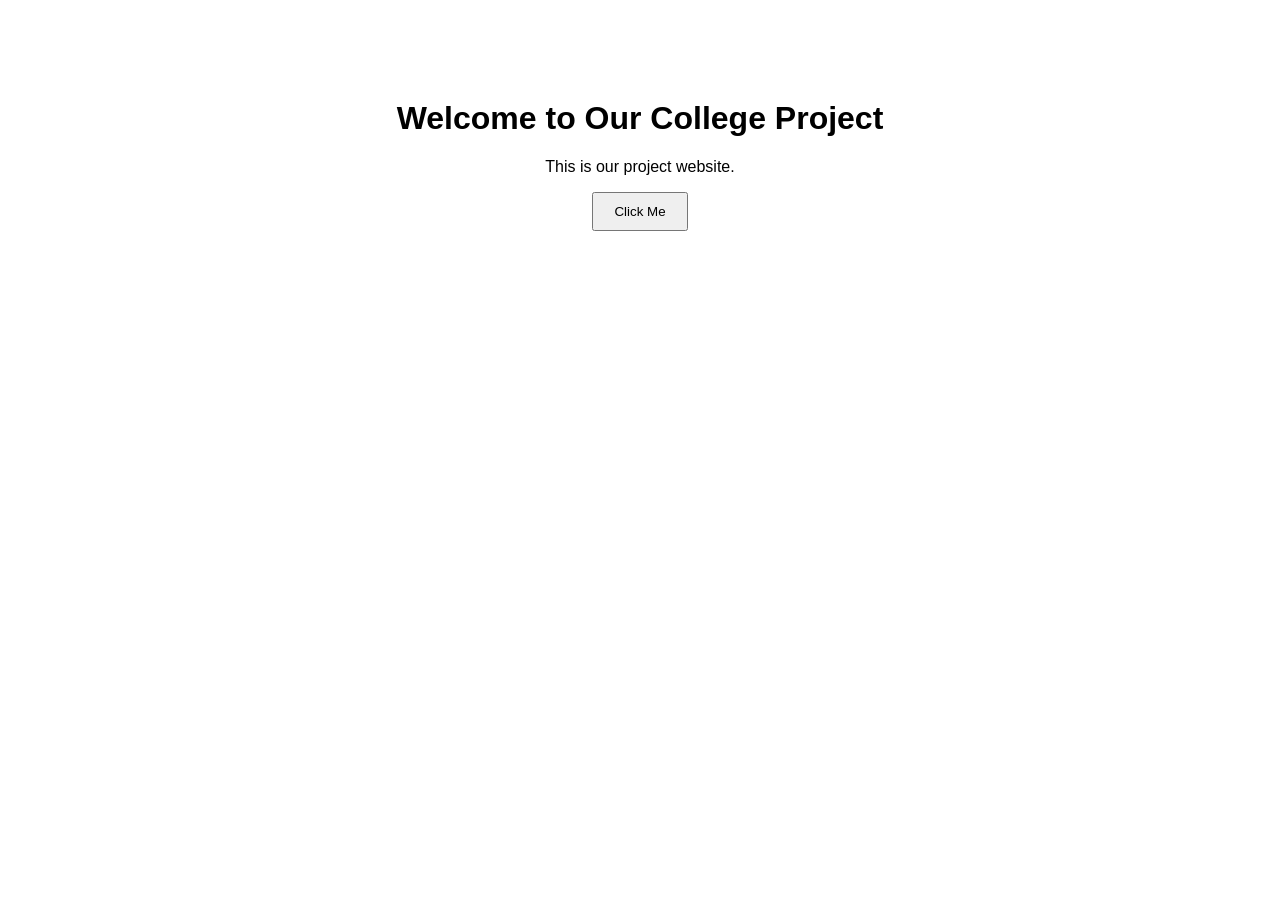
==== index.html @ 3c2801ef "Add files via upload" ====
<!DOCTYPE html>
<html>
<head>
    <title>College Project</title>
    <link rel="stylesheet" href="style.css">
</head>
<body>

    <h1>Welcome to Our College Project</h1>
    <p>This is our project website.</p>

    <button onclick="showMessage()">Click Me</button>

    <script src="script.js"></script>
</body>
</html>
---- style.css ----
body {
    font-family: Arial, sans-serif;
    text-align: center;
    margin-top: 100px;
}

button {
    padding: 10px 20px;
    cursor: pointer;
}
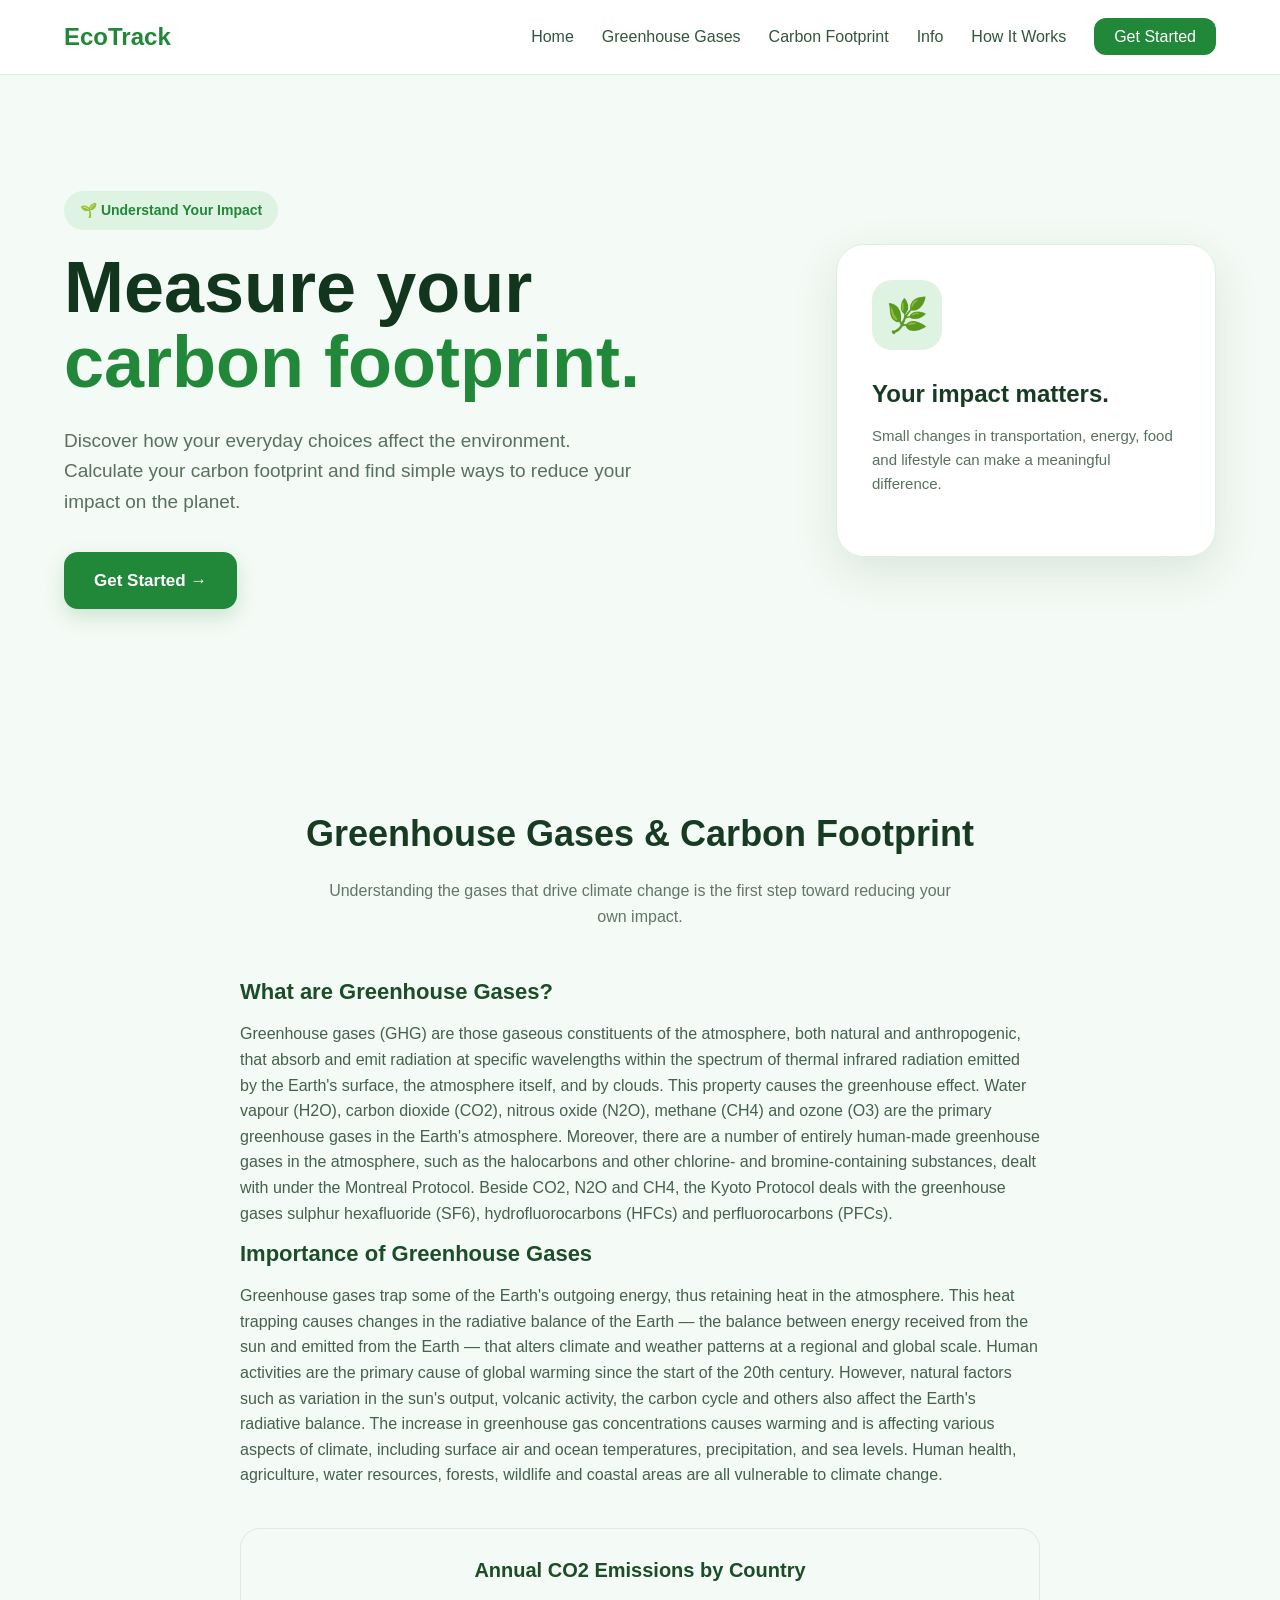
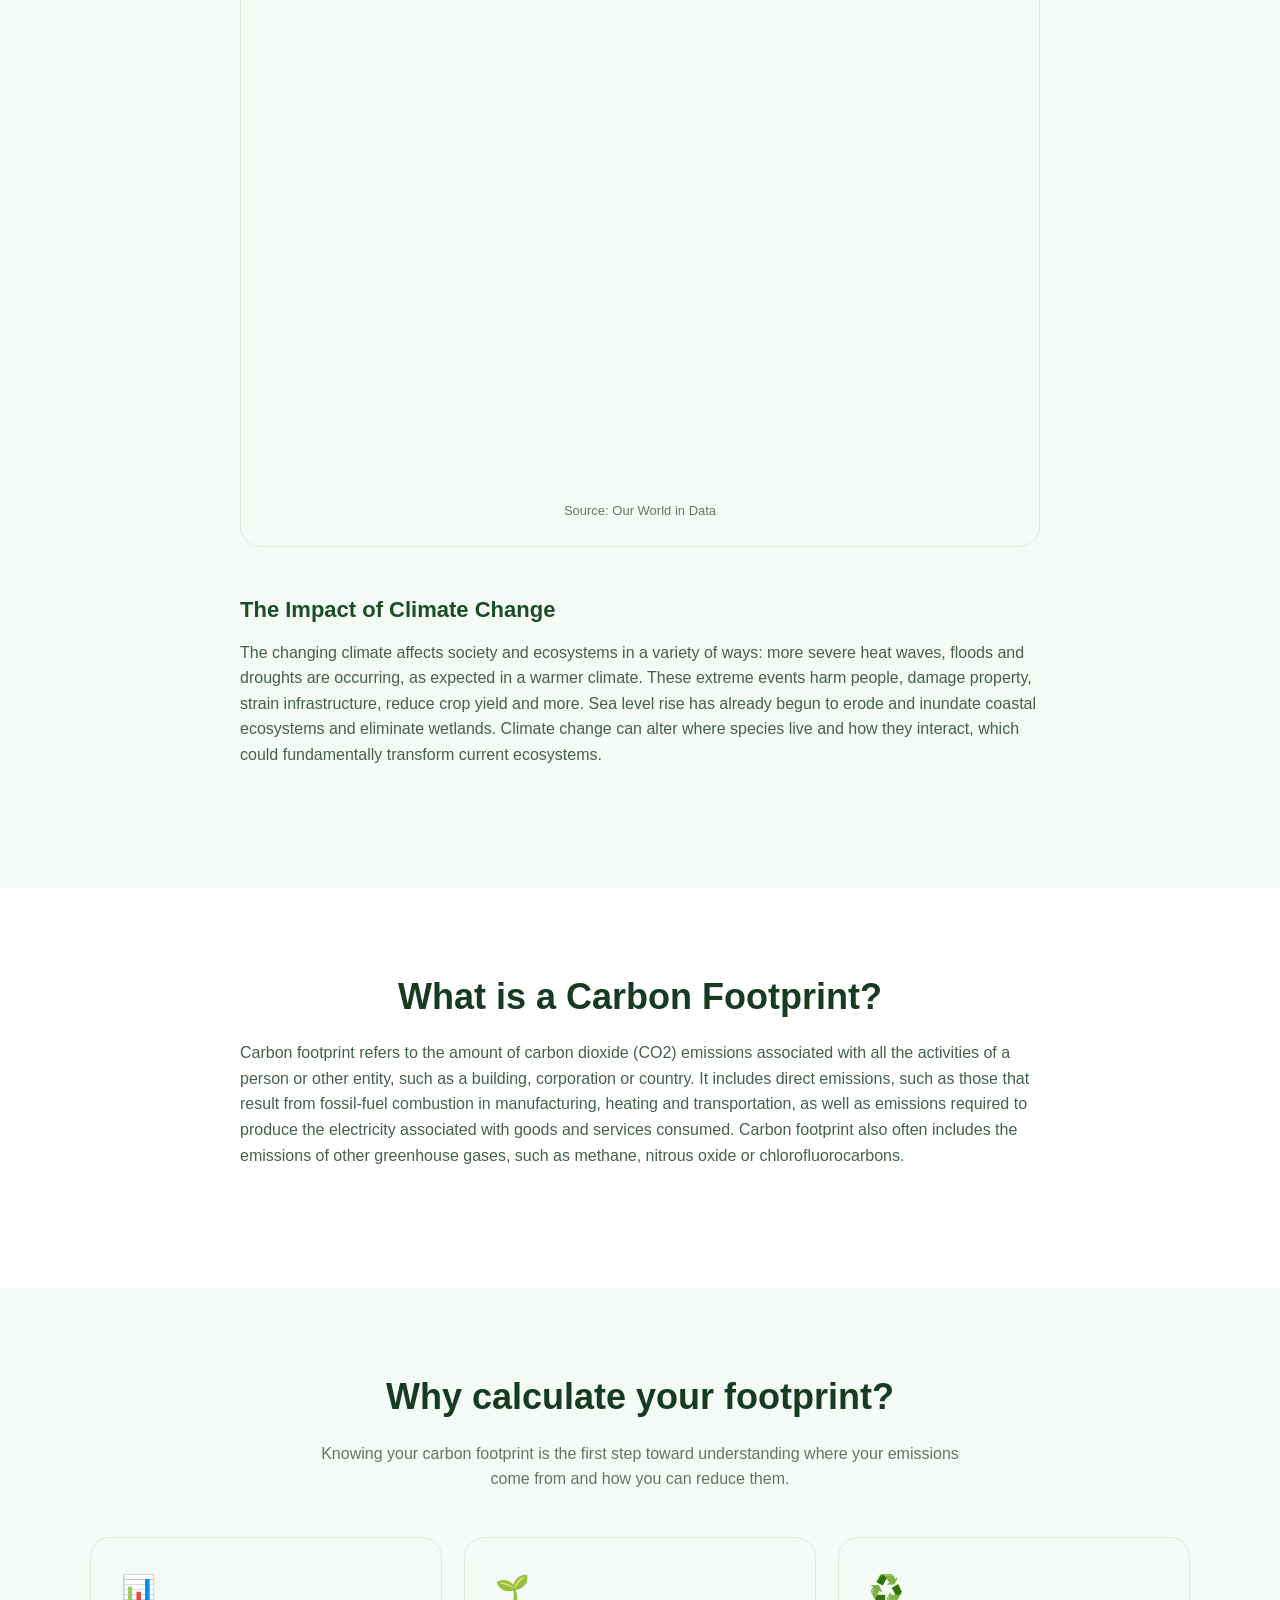
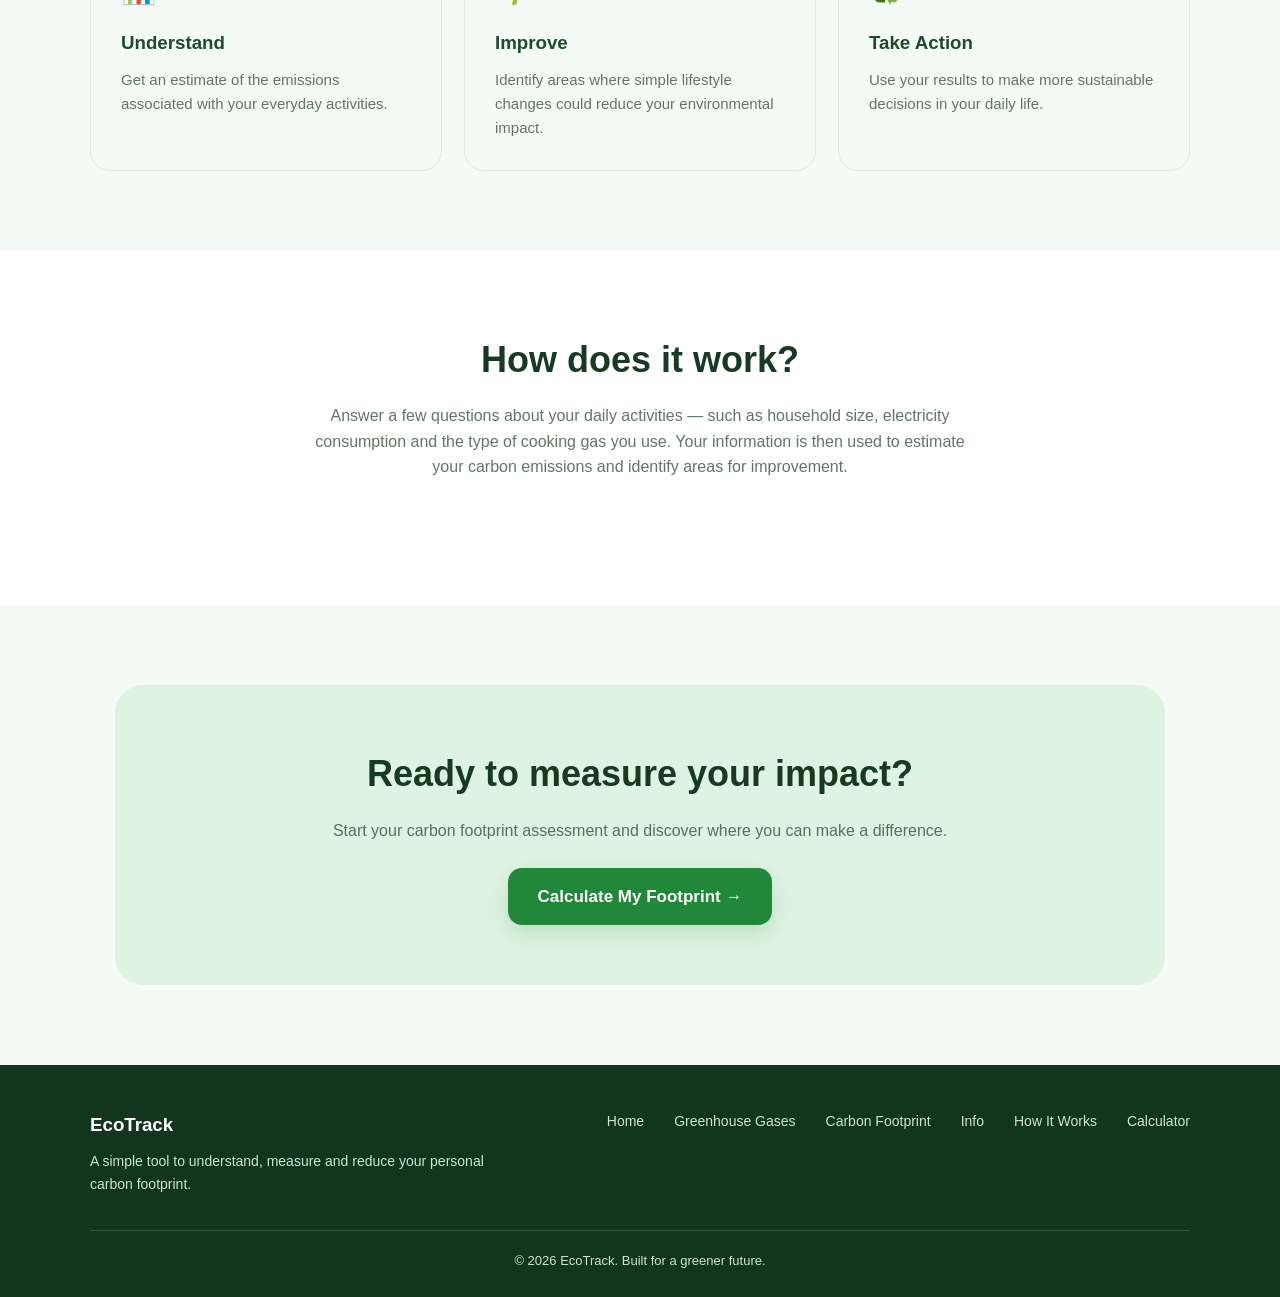
==== commit 4c0dc4c1: "Add files via upload" ====
--- a/index.html
+++ b/index.html
@@ -1,16 +1,327 @@
-<!DOCTYPE html>
-<html>
-<head>
-    <title>College Project</title>
-    <link rel="stylesheet" href="style.css">
-</head>
-<body>
-
-    <h1>Welcome to Our College Project</h1>
-    <p>This is our project website.</p>
-
-    <button onclick="showMessage()">Click Me</button>
-
-    <script src="script.js"></script>
-</body>
-</html>+<!DOCTYPE html>
+<html lang="en">
+<head>
+    <meta charset="UTF-8">
+    <meta name="viewport" content="width=device-width, initial-scale=1.0">
+    <title>EcoTrack - Carbon Footprint Calculator</title>
+    <link rel="stylesheet" href="style.css">
+</head>
+
+<body>
+
+    <!-- ================= NAVBAR ================= -->
+
+    <header>
+        <nav>
+            <a href="index.html" class="logo">EcoTrack</a>
+
+            <ul class="nav-links">
+                <li><a href="#home">Home</a></li>
+                <li><a href="#ghg">Greenhouse Gases</a></li>
+                <li><a href="#carbon-footprint">Carbon Footprint</a></li>
+                <li><a href="#info">Info</a></li>
+                <li><a href="#how-it-works">How It Works</a></li>
+                <li>
+                    <a href="quiz/quiz.html" class="nav-button">
+                        Get Started
+                    </a>
+                </li>
+            </ul>
+
+      </nav>
+    </header>
+
+
+    <!-- ================= HERO ================= -->
+
+    <main>
+
+        <section class="hero" id="home">
+
+            <div class="hero-content">
+
+                <span class="tag">🌱 Understand Your Impact</span>
+
+                <h1>
+                    Measure your
+                    <span>carbon footprint.</span>
+                </h1>
+
+                <p>
+                    Discover how your everyday choices affect the environment.
+                    Calculate your carbon footprint and find simple ways to
+                    reduce your impact on the planet.
+                </p>
+
+                <!-- Change this link when calculator page is created -->
+                <a href="quiz/quiz.html" class="get-started">
+                    Get Started →
+                </a>
+
+            </div>
+
+
+            <div class="hero-card">
+
+                <div class="leaf-icon">🌿</div>
+
+                <h2>Your impact matters.</h2>
+
+                <p>
+                    Small changes in transportation, energy, food and
+                    lifestyle can make a meaningful difference.
+                </p>
+
+            </div>
+
+        </section>
+
+
+        <!-- ================= GREENHOUSE GASES ================= -->
+
+        <section class="info-section" id="ghg">
+
+            <div class="section-container">
+
+                <h2>Greenhouse Gases &amp; Carbon Footprint</h2>
+                <p class="section-intro">
+                    Understanding the gases that drive climate change is the
+                    first step toward reducing your own impact.
+                </p>
+
+                <div class="article-block">
+
+                    <h3>What are Greenhouse Gases?</h3>
+                    <p>
+                        Greenhouse gases (GHG) are those gaseous constituents
+                        of the atmosphere, both natural and anthropogenic,
+                        that absorb and emit radiation at specific
+                        wavelengths within the spectrum of thermal infrared
+                        radiation emitted by the Earth's surface, the
+                        atmosphere itself, and by clouds. This property
+                        causes the greenhouse effect. Water vapour (H2O),
+                        carbon dioxide (CO2), nitrous oxide (N2O), methane
+                        (CH4) and ozone (O3) are the primary greenhouse gases
+                        in the Earth's atmosphere. Moreover, there are a
+                        number of entirely human-made greenhouse gases in
+                        the atmosphere, such as the halocarbons and other
+                        chlorine- and bromine-containing substances, dealt
+                        with under the Montreal Protocol. Beside CO2, N2O
+                        and CH4, the Kyoto Protocol deals with the greenhouse
+                        gases sulphur hexafluoride (SF6), hydrofluorocarbons
+                        (HFCs) and perfluorocarbons (PFCs).
+                    </p>
+
+                    <h3>Importance of Greenhouse Gases</h3>
+                    <p>
+                        Greenhouse gases trap some of the Earth's outgoing
+                        energy, thus retaining heat in the atmosphere. This
+                        heat trapping causes changes in the radiative
+                        balance of the Earth — the balance between energy
+                        received from the sun and emitted from the Earth —
+                        that alters climate and weather patterns at a
+                        regional and global scale. Human activities are the
+                        primary cause of global warming since the start of
+                        the 20th century. However, natural factors such as
+                        variation in the sun's output, volcanic activity,
+                        the carbon cycle and others also affect the Earth's
+                        radiative balance. The increase in greenhouse gas
+                        concentrations causes warming and is affecting
+                        various aspects of climate, including surface air
+                        and ocean temperatures, precipitation, and sea
+                        levels. Human health, agriculture, water resources,
+                        forests, wildlife and coastal areas are all
+                        vulnerable to climate change.
+                    </p>
+
+                </div>
+
+                <div class="chart-card">
+                    <h3>Annual CO2 Emissions by Country</h3>
+                    <iframe
+                        class="chart-frame"
+                        src="https://ourworldindata.org/grapher/annual-co2-emissions-per-country?country=IND~LBN~PHL~JOR&tab=line"
+                        loading="lazy"
+                        allow="web-share; clipboard-write">
+                    </iframe>
+                    <p class="chart-caption">Source: Our World in Data</p>
+                </div>
+
+                <div class="article-block">
+
+                    <h3>The Impact of Climate Change</h3>
+                    <p>
+                        The changing climate affects society and ecosystems
+                        in a variety of ways: more severe heat waves, floods
+                        and droughts are occurring, as expected in a warmer
+                        climate. These extreme events harm people, damage
+                        property, strain infrastructure, reduce crop yield
+                        and more. Sea level rise has already begun to erode
+                        and inundate coastal ecosystems and eliminate
+                        wetlands. Climate change can alter where species
+                        live and how they interact, which could
+                        fundamentally transform current ecosystems.
+                    </p>
+
+                </div>
+
+            </div>
+
+        </section>
+
+
+        <!-- ================= CARBON FOOTPRINT ================= -->
+
+        <section class="info-section" id="carbon-footprint">
+
+            <div class="section-container">
+
+                <h2>What is a Carbon Footprint?</h2>
+
+                <div class="article-block">
+                    <p>
+                        Carbon footprint refers to the amount of carbon
+                        dioxide (CO2) emissions associated with all the
+                        activities of a person or other entity, such as a
+                        building, corporation or country. It includes
+                        direct emissions, such as those that result from
+                        fossil-fuel combustion in manufacturing, heating
+                        and transportation, as well as emissions required
+                        to produce the electricity associated with goods
+                        and services consumed. Carbon footprint also often
+                        includes the emissions of other greenhouse gases,
+                        such as methane, nitrous oxide or
+                        chlorofluorocarbons.
+                    </p>
+                </div>
+
+            </div>
+
+        </section>
+
+
+        <!-- ================= INFO ================= -->
+
+        <section class="info-section" id="info">
+
+            <div class="section-container">
+
+                <h2>Why calculate your footprint?</h2>
+
+                <p class="section-intro">
+                    Knowing your carbon footprint is the first step toward
+                    understanding where your emissions come from and how
+                    you can reduce them.
+                </p>
+
+
+                <div class="cards">
+
+                    <div class="info-card">
+                        <div class="icon">📊</div>
+                        <h3>Understand</h3>
+                        <p>
+                            Get an estimate of the emissions associated with
+                            your everyday activities.
+                        </p>
+                    </div>
+
+                    <div class="info-card">
+                        <div class="icon">🌱</div>
+                        <h3>Improve</h3>
+                        <p>
+                            Identify areas where simple lifestyle changes
+                            could reduce your environmental impact.
+                        </p>
+                    </div>
+
+                    <div class="info-card">
+                        <div class="icon">♻️</div>
+                        <h3>Take Action</h3>
+                        <p>
+                            Use your results to make more sustainable
+                            decisions in your daily life.
+                        </p>
+                    </div>
+
+                </div>
+
+            </div>
+
+        </section>
+
+
+        <!-- ================= HOW IT WORKS ================= -->
+
+        <section class="info-section" id="how-it-works">
+
+            <div class="section-container">
+
+                <h2>How does it work?</h2>
+
+                <p class="section-intro">
+                    Answer a few questions about your daily activities —
+                    such as household size, electricity consumption and the
+                    type of cooking gas you use. Your information is then
+                    used to estimate your carbon emissions and identify
+                    areas for improvement.
+                </p>
+
+            </div>
+
+        </section>
+
+
+        <!-- ================= CTA ================= -->
+
+        <section class="cta">
+
+            <h2>Ready to measure your impact?</h2>
+
+            <p>
+                Start your carbon footprint assessment and discover where
+                you can make a difference.
+            </p>
+
+            <a href="quiz/quiz.html" class="get-started">
+                Calculate My Footprint →
+            </a>
+
+        </section>
+
+    </main>
+
+
+    <!-- ================= FOOTER ================= -->
+
+    <footer>
+
+        <div class="footer-container">
+
+            <div class="footer-brand">
+                <h3>EcoTrack</h3>
+                <p>
+                    A simple tool to understand, measure and reduce your
+                    personal carbon footprint.
+                </p>
+            </div>
+
+            <div class="footer-links">
+                <a href="#home">Home</a>
+                <a href="#ghg">Greenhouse Gases</a>
+                <a href="#carbon-footprint">Carbon Footprint</a>
+                <a href="#info">Info</a>
+                <a href="#how-it-works">How It Works</a>
+                <a href="calculator.html">Calculator</a>
+            </div>
+
+        </div>
+
+        <div class="copyright">
+            © 2026 EcoTrack. Built for a greener future.
+        </div>
+
+    </footer>
+
+</body>
+</html>
--- a/style.css
+++ b/style.css
@@ -1,10 +1,430 @@
-body {
-    font-family: Arial, sans-serif;
-    text-align: center;
-    margin-top: 100px;
-}
-
-button {
-    padding: 10px 20px;
-    cursor: pointer;
-}+* {
+    margin: 0;
+    padding: 0;
+    box-sizing: border-box;
+}
+
+html {
+    scroll-behavior: smooth;
+}
+
+body {
+    font-family: Arial, Helvetica, sans-serif;
+    background: #f4faf5;
+    color: #183b25;
+    line-height: 1.6;
+}
+
+/* ---------------- NAVBAR ---------------- */
+
+header {
+    background: #ffffff;
+    border-bottom: 1px solid #dceee0;
+    position: sticky;
+    top: 0;
+    z-index: 1000;
+}
+
+nav {
+    max-width: 1200px;
+    margin: auto;
+    padding: 18px 24px;
+    display: flex;
+    align-items: center;
+    justify-content: space-between;
+}
+
+.logo {
+    font-size: 24px;
+    font-weight: 700;
+    color: #218739;
+    text-decoration: none;
+}
+
+.nav-links {
+    display: flex;
+    gap: 28px;
+    list-style: none;
+}
+
+.nav-links a {
+    text-decoration: none;
+    color: #31563b;
+    font-weight: 500;
+    transition: 0.2s;
+}
+
+.nav-links a:hover {
+    color: #218739;
+}
+
+.nav-button {
+    background: #218739;
+    color: white !important;
+    padding: 10px 20px;
+    border-radius: 12px;
+}
+
+.nav-button:hover {
+    background: #176b2b;
+}
+
+/* ---------------- HERO ---------------- */
+
+.hero {
+    max-width: 1200px;
+    min-height: 650px;
+    margin: auto;
+    padding: 80px 24px;
+    display: flex;
+    align-items: center;
+    justify-content: space-between;
+    gap: 50px;
+}
+
+.hero-content {
+    max-width: 650px;
+}
+
+.tag {
+    display: inline-block;
+    background: #dff3e2;
+    color: #218739;
+    padding: 8px 16px;
+    border-radius: 20px;
+    font-size: 14px;
+    font-weight: 600;
+    margin-bottom: 20px;
+}
+
+.hero h1 {
+    font-size: clamp(42px, 6vw, 72px);
+    line-height: 1.05;
+    margin-bottom: 25px;
+    color: #12351e;
+}
+
+.hero h1 span {
+    color: #218739;
+}
+
+.hero p {
+    font-size: 19px;
+    color: #58705e;
+    max-width: 580px;
+    margin-bottom: 35px;
+}
+
+.get-started {
+    display: inline-block;
+    background: #218739;
+    color: white;
+    text-decoration: none;
+    padding: 15px 30px;
+    border-radius: 14px;
+    font-size: 17px;
+    font-weight: 600;
+    transition: 0.25s;
+    box-shadow: 0 8px 20px rgba(33, 135, 57, 0.18);
+}
+
+.get-started:hover {
+    background: #176b2b;
+    transform: translateY(-2px);
+}
+
+/* ---------------- HERO VISUAL ---------------- */
+
+.hero-card {
+    width: 380px;
+    min-width: 280px;
+    background: white;
+    border-radius: 28px;
+    padding: 35px;
+    box-shadow: 0 15px 45px rgba(34, 91, 47, 0.12);
+    border: 1px solid #e0eee2;
+}
+
+.leaf-icon {
+    width: 70px;
+    height: 70px;
+    border-radius: 20px;
+    background: #dff3e2;
+    display: flex;
+    align-items: center;
+    justify-content: center;
+    font-size: 34px;
+    margin-bottom: 25px;
+}
+
+.hero-card h2 {
+    margin-bottom: 10px;
+    color: #173b22;
+}
+
+.hero-card p {
+    font-size: 15px;
+    margin-bottom: 25px;
+}
+
+.progress {
+    height: 12px;
+    background: #e5eee6;
+    border-radius: 20px;
+    overflow: hidden;
+    margin-bottom: 12px;
+}
+
+.progress-fill {
+    height: 100%;
+    width: 65%;
+    background: #43a85b;
+    border-radius: 20px;
+}
+
+.card-label {
+    display: flex;
+    justify-content: space-between;
+    font-size: 13px;
+    color: #64796a;
+}
+
+/* ---------------- INFO SECTION ---------------- */
+
+.info-section {
+    background: white;
+    padding: 80px 24px;
+}
+
+.info-section:nth-of-type(even) {
+    background: #f4faf5;
+}
+
+.section-container {
+    max-width: 1100px;
+    margin: auto;
+    text-align: center;
+}
+
+.section-container h2 {
+    font-size: 36px;
+    margin-bottom: 15px;
+    color: #173b22;
+}
+
+.section-intro {
+    max-width: 650px;
+    margin: 0 auto 45px;
+    color: #637568;
+}
+
+.cards {
+    display: grid;
+    grid-template-columns: repeat(3, 1fr);
+    gap: 22px;
+    text-align: left;
+}
+
+.info-card {
+    padding: 30px;
+    background: #f4faf5;
+    border: 1px solid #deece0;
+    border-radius: 20px;
+}
+
+.info-card .icon {
+    font-size: 28px;
+    margin-bottom: 15px;
+}
+
+.info-card h3 {
+    margin-bottom: 10px;
+    color: #1b4d29;
+}
+
+.info-card p {
+    color: #647568;
+    font-size: 15px;
+}
+
+/* ---------------- ARTICLE / DATA CONTENT (from carbon-footprint.html) ---------------- */
+
+.article-block {
+    max-width: 800px;
+    margin: 0 auto 40px;
+    text-align: left;
+}
+
+.article-block h3 {
+    font-size: 22px;
+    color: #1b4d29;
+    margin-bottom: 12px;
+}
+
+.article-block p {
+    color: #45604c;
+    font-size: 16px;
+    margin-bottom: 10px;
+}
+
+.chart-card {
+    max-width: 800px;
+    margin: 10px auto 45px;
+    background: #f4faf5;
+    border: 1px solid #deece0;
+    border-radius: 20px;
+    padding: 25px;
+    text-align: center;
+}
+
+.chart-card h3 {
+    color: #1b4d29;
+    margin-bottom: 15px;
+    font-size: 20px;
+}
+
+.chart-card .chart-frame {
+    width: 100%;
+    height: 480px;
+    border: 0;
+    border-radius: 12px;
+}
+
+.chart-caption {
+    margin-top: 12px;
+    font-size: 13px;
+    color: #64796a;
+}
+
+/* ---------------- CTA ---------------- */
+
+.cta {
+    max-width: 1050px;
+    margin: 80px auto;
+    padding: 60px 30px;
+    background: #dff3e2;
+    border-radius: 28px;
+    text-align: center;
+}
+
+.cta h2 {
+    font-size: 36px;
+    margin-bottom: 15px;
+    color: #173b22;
+}
+
+.cta p {
+    color: #58705e;
+    margin-bottom: 25px;
+}
+
+/* ---------------- FOOTER ---------------- */
+
+footer {
+    background: #12351e;
+    color: #cfe2d2;
+    padding: 45px 24px 25px;
+}
+
+.footer-container {
+    max-width: 1100px;
+    margin: auto;
+    display: flex;
+    justify-content: space-between;
+    gap: 40px;
+}
+
+.footer-brand h3 {
+    color: white;
+    margin-bottom: 10px;
+}
+
+.footer-brand p {
+    max-width: 400px;
+    font-size: 14px;
+}
+
+.footer-links {
+    display: flex;
+    gap: 30px;
+    flex-wrap: wrap;
+}
+
+.footer-links a {
+    color: #cfe2d2;
+    text-decoration: none;
+    font-size: 14px;
+}
+
+.footer-links a:hover {
+    color: white;
+}
+
+.copyright {
+    max-width: 1100px;
+    margin: 35px auto 0;
+    padding-top: 20px;
+    border-top: 1px solid #31543a;
+    text-align: center;
+    font-size: 13px;
+}
+
+/* ---------------- MOBILE ---------------- */
+
+@media (max-width: 800px) {
+
+    .nav-links {
+        display: none;
+    }
+
+    nav {
+        padding: 16px 20px;
+    }
+
+    .hero {
+        min-height: auto;
+        padding: 60px 20px;
+        flex-direction: column;
+        align-items: stretch;
+        text-align: center;
+    }
+
+    .hero-content {
+        margin: auto;
+    }
+
+    .hero p {
+        margin-left: auto;
+        margin-right: auto;
+    }
+
+    .hero-card {
+        width: 100%;
+        max-width: 420px;
+        margin: auto;
+    }
+
+    .cards {
+        grid-template-columns: 1fr;
+    }
+
+    .info-section {
+        padding: 60px 20px;
+    }
+
+    .cta {
+        margin: 50px 20px;
+    }
+
+    .footer-container {
+        flex-direction: column;
+    }
+
+    .footer-links {
+        flex-wrap: wrap;
+    }
+
+    .chart-card .chart-frame {
+        height: 320px;
+    }
+}
